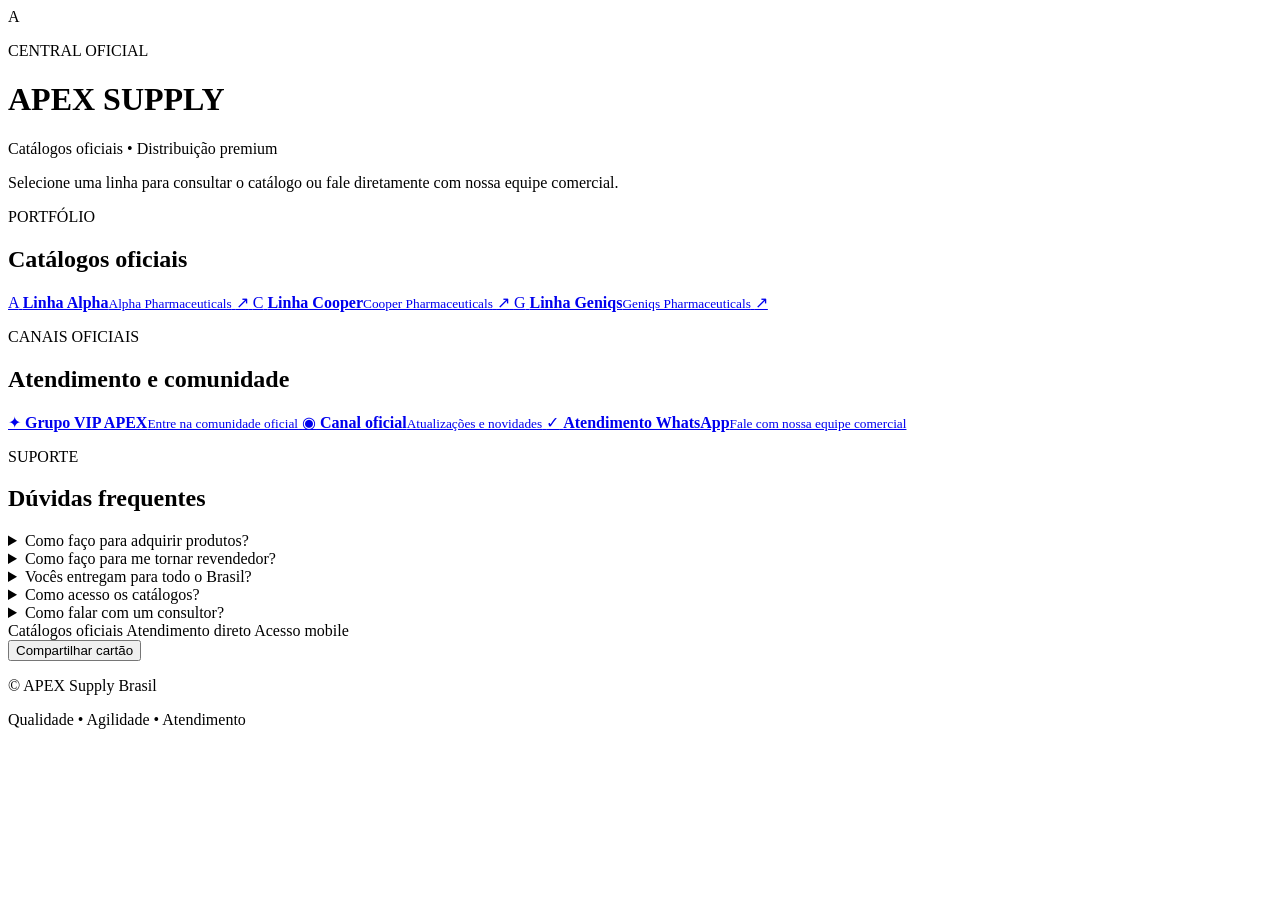
==== index.html @ 4f67f468 "feat: criar cartão digital APEX v1" ====
<!doctype html>
<html lang="pt-BR">
<head>
  <meta charset="utf-8">
  <meta name="viewport" content="width=device-width, initial-scale=1, viewport-fit=cover">
  <meta name="theme-color" content="#090909">
  <meta name="description" content="Central oficial de catálogos e atendimento da APEX Supply Brasil.">
  <meta property="og:title" content="APEX Supply Brasil | Catálogos Oficiais">
  <meta property="og:description" content="Acesse os catálogos oficiais e os canais de atendimento da APEX Supply Brasil.">
  <meta property="og:type" content="website">
  <meta property="og:url" content="https://catalogos.apexsupply.pro">
  <title>APEX Supply Brasil | Catálogos Oficiais</title>
  <link rel="icon" href="favicon.svg" type="image/svg+xml">
  <link rel="manifest" href="manifest.webmanifest">
  <link rel="stylesheet" href="style.css">
</head>
<body>
  <div class="bg-glow bg-glow-one" aria-hidden="true"></div>
  <div class="bg-glow bg-glow-two" aria-hidden="true"></div>

  <main class="shell">
    <header class="hero">
      <div class="brand-mark" aria-label="Símbolo APEX">A</div>
      <p class="eyebrow">CENTRAL OFICIAL</p>
      <h1>APEX <span>SUPPLY</span></h1>
      <p class="subtitle">Catálogos oficiais • Distribuição premium</p>
      <p class="hero-copy">Selecione uma linha para consultar o catálogo ou fale diretamente com nossa equipe comercial.</p>
    </header>

    <section class="panel" aria-labelledby="catalogos-title">
      <div class="section-heading">
        <p class="section-kicker">PORTFÓLIO</p>
        <h2 id="catalogos-title">Catálogos oficiais</h2>
      </div>

      <div class="links-grid">
        <a class="link-card alpha" href="https://drive.google.com/file/d/1Y5gz-v6DOpBVTHeKw8rSxjJc3YKDnnCP/view?usp=drivesdk" target="_blank" rel="noopener noreferrer" data-track="catalogo-alpha">
          <span class="line-icon">A</span>
          <span class="line-copy"><strong>Linha Alpha</strong><small>Alpha Pharmaceuticals</small></span>
          <span class="arrow" aria-hidden="true">↗</span>
        </a>

        <a class="link-card cooper" href="https://drive.google.com/file/d/11uXviK_c90XbS0jb6zDMk_6Dt3PkbglC/view?usp=drivesdk" target="_blank" rel="noopener noreferrer" data-track="catalogo-cooper">
          <span class="line-icon">C</span>
          <span class="line-copy"><strong>Linha Cooper</strong><small>Cooper Pharmaceuticals</small></span>
          <span class="arrow" aria-hidden="true">↗</span>
        </a>

        <a class="link-card geniqs" href="https://drive.google.com/file/d/1q2iZSeL7iuP1-ZwulNZAGZ0WPr0rnPXS/view?usp=drivesdk" target="_blank" rel="noopener noreferrer" data-track="catalogo-geniqs">
          <span class="line-icon">G</span>
          <span class="line-copy"><strong>Linha Geniqs</strong><small>Geniqs Pharmaceuticals</small></span>
          <span class="arrow" aria-hidden="true">↗</span>
        </a>
      </div>
    </section>

    <section class="panel" aria-labelledby="contato-title">
      <div class="section-heading">
        <p class="section-kicker">CANAIS OFICIAIS</p>
        <h2 id="contato-title">Atendimento e comunidade</h2>
      </div>

      <div class="action-grid">
        <a class="action-card telegram" href="https://t.me/+JQY8Ra3RSvExM2Ix" target="_blank" rel="noopener noreferrer" data-track="grupo-vip">
          <span class="action-symbol">✦</span>
          <span><strong>Grupo VIP APEX</strong><small>Entre na comunidade oficial</small></span>
        </a>

        <a class="action-card channel" href="https://t.me/ApexBatvaBrasil" target="_blank" rel="noopener noreferrer" data-track="canal-telegram">
          <span class="action-symbol">◉</span>
          <span><strong>Canal oficial</strong><small>Atualizações e novidades</small></span>
        </a>

        <a class="action-card whatsapp" href="https://wa.me/5511951982735" target="_blank" rel="noopener noreferrer" data-track="whatsapp">
          <span class="action-symbol">✓</span>
          <span><strong>Atendimento WhatsApp</strong><small>Fale com nossa equipe comercial</small></span>
        </a>
      </div>
    </section>

    <section class="panel faq" aria-labelledby="faq-title">
      <div class="section-heading">
        <p class="section-kicker">SUPORTE</p>
        <h2 id="faq-title">Dúvidas frequentes</h2>
      </div>

      <details>
        <summary>Como faço para adquirir produtos?</summary>
        <p>Acesse o catálogo da linha desejada e depois fale com nossa equipe pelo WhatsApp para confirmar disponibilidade e condições comerciais.</p>
      </details>
      <details>
        <summary>Como faço para me tornar revendedor?</summary>
        <p>Entre em contato pelo WhatsApp e informe sua cidade. Nossa equipe apresentará as condições comerciais e o processo de cadastro.</p>
      </details>
      <details>
        <summary>Vocês entregam para todo o Brasil?</summary>
        <p>Consulte o atendimento comercial para confirmar as opções logísticas disponíveis para sua região.</p>
      </details>
      <details>
        <summary>Como acesso os catálogos?</summary>
        <p>Toque na linha desejada. O catálogo será aberto em uma nova janela para consulta.</p>
      </details>
      <details>
        <summary>Como falar com um consultor?</summary>
        <p>Use o botão Atendimento WhatsApp para iniciar uma conversa direta com a equipe APEX Supply.</p>
      </details>
    </section>

    <section class="trust-strip" aria-label="Diferenciais">
      <span>Catálogos oficiais</span>
      <span>Atendimento direto</span>
      <span>Acesso mobile</span>
    </section>

    <footer>
      <button id="shareButton" class="share-button" type="button">Compartilhar cartão</button>
      <p>© <span id="year"></span> APEX Supply Brasil</p>
      <p class="footer-note">Qualidade • Agilidade • Atendimento</p>
    </footer>
  </main>

  <script src="script.js" defer></script>
</body>
</html>
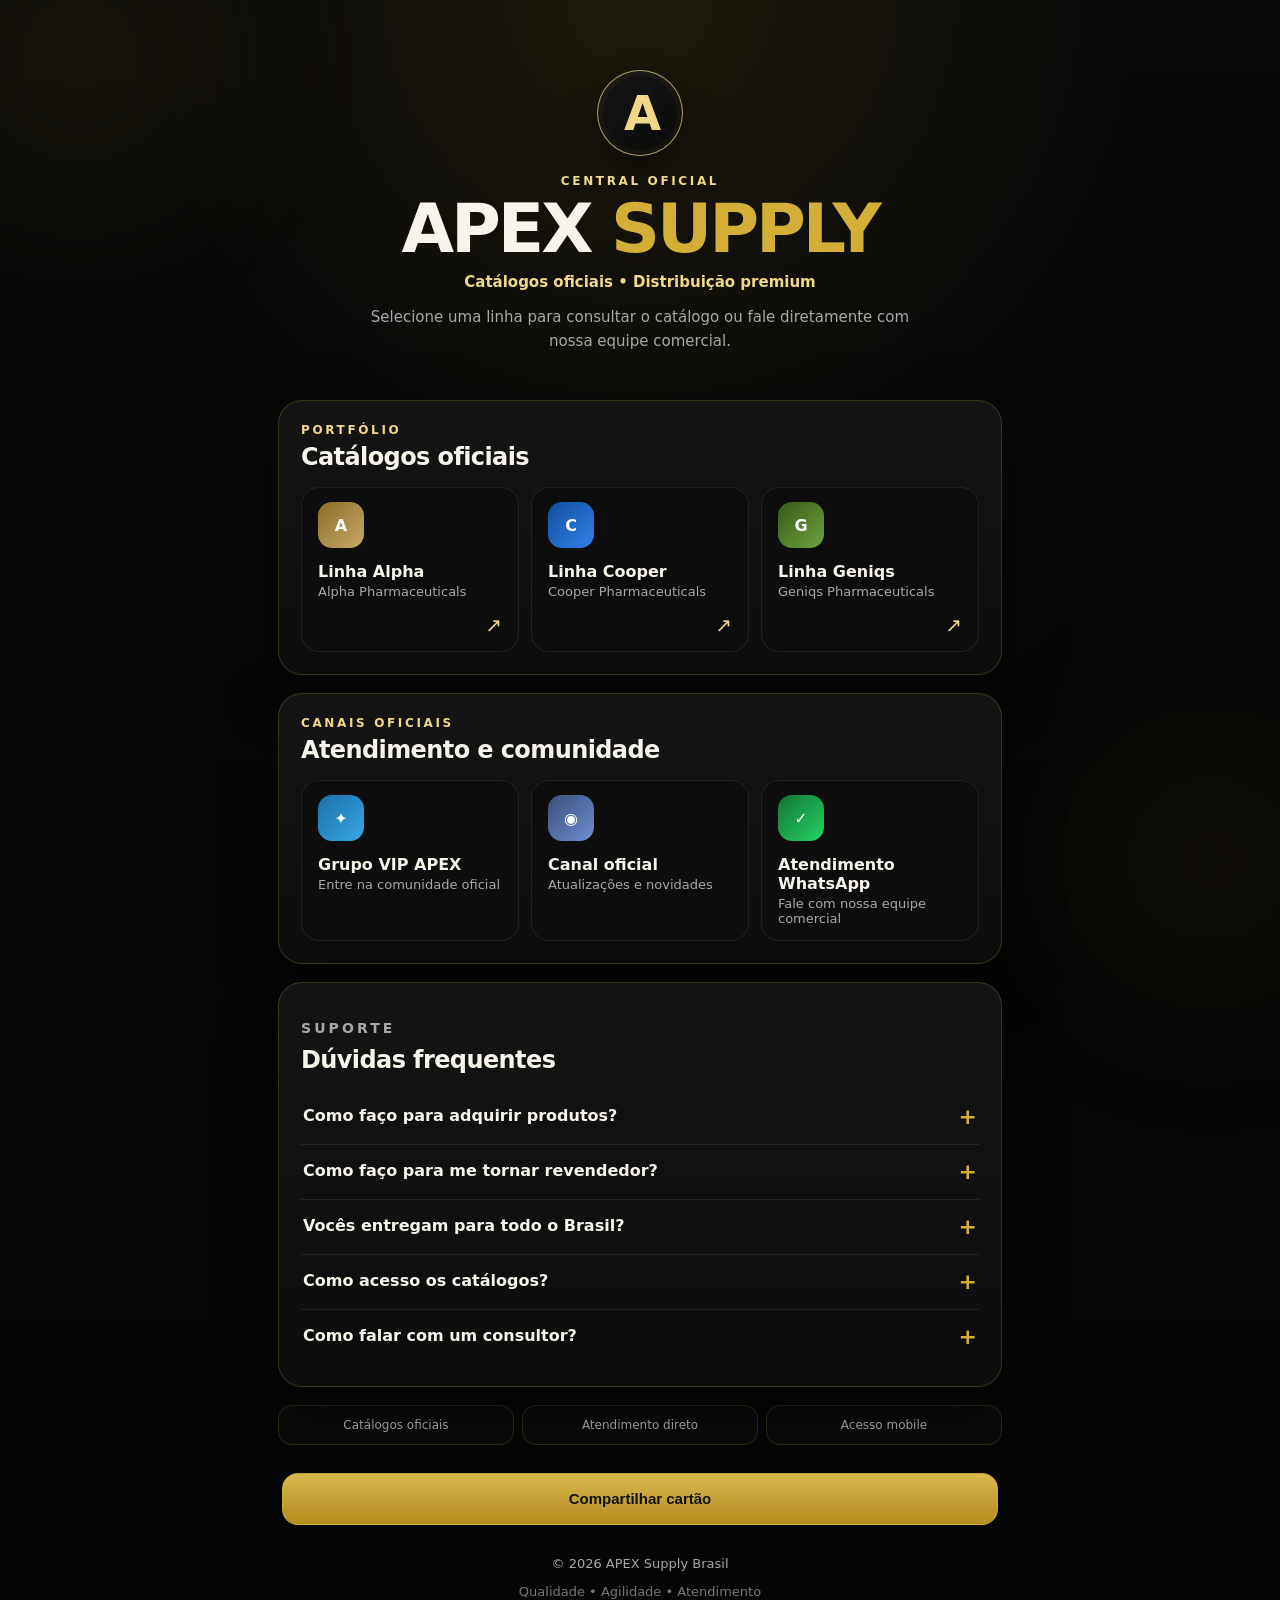
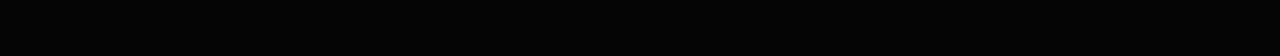
==== commit d142527e: "fix: identificar origem dos contatos no WhatsApp" ====
--- a/index.html
+++ b/index.html
@@ -71,7 +71,7 @@
           <span><strong>Canal oficial</strong><small>Atualizações e novidades</small></span>
         </a>
 
-        <a class="action-card whatsapp" href="https://wa.me/5511951982735" target="_blank" rel="noopener noreferrer" data-track="whatsapp">
+        <a class="action-card whatsapp" href="https://wa.me/5511951982735?text=Ol%C3%A1%2C%20vim%20pelo%20Cart%C3%A3o%20Digital%20APEX%20e%20quero%20atendimento." target="_blank" rel="noopener noreferrer" data-track="whatsapp">
           <span class="action-symbol">✓</span>
           <span><strong>Atendimento WhatsApp</strong><small>Fale com nossa equipe comercial</small></span>
         </a>
--- a/style.css
+++ b/style.css
@@ -0,0 +1,255 @@
+:root {
+  --bg: #070707;
+  --panel: rgba(20, 20, 20, 0.82);
+  --panel-strong: #111111;
+  --line: rgba(212, 175, 55, 0.22);
+  --gold: #d4af37;
+  --gold-soft: #f0d88a;
+  --text: #f7f4ec;
+  --muted: #a8a8a8;
+  --alpha: #c7a96b;
+  --cooper: #2f80ed;
+  --geniqs: #6fa43a;
+  --radius: 24px;
+  --shadow: 0 18px 60px rgba(0,0,0,.42);
+}
+
+* { box-sizing: border-box; }
+html { scroll-behavior: smooth; }
+body {
+  margin: 0;
+  min-height: 100vh;
+  font-family: Inter, ui-sans-serif, system-ui, -apple-system, BlinkMacSystemFont, "Segoe UI", sans-serif;
+  background:
+    radial-gradient(circle at top, rgba(212,175,55,.11), transparent 28%),
+    linear-gradient(180deg, #080808 0%, #050505 100%);
+  color: var(--text);
+  overflow-x: hidden;
+}
+
+a { color: inherit; }
+button, a { -webkit-tap-highlight-color: transparent; }
+
+.bg-glow {
+  position: fixed;
+  width: 300px;
+  height: 300px;
+  border-radius: 50%;
+  filter: blur(90px);
+  opacity: .08;
+  pointer-events: none;
+}
+.bg-glow-one { background: var(--gold); top: -90px; left: -70px; }
+.bg-glow-two { background: #7f5f13; bottom: -110px; right: -80px; }
+
+.shell {
+  width: min(100%, 760px);
+  margin: 0 auto;
+  padding: 28px 18px calc(44px + env(safe-area-inset-bottom));
+  position: relative;
+  z-index: 1;
+}
+
+.hero {
+  text-align: center;
+  padding: 24px 12px 28px;
+}
+
+.brand-mark {
+  width: 86px;
+  height: 86px;
+  margin: 0 auto 18px;
+  display: grid;
+  place-items: center;
+  border: 1px solid rgba(240,216,138,.7);
+  border-radius: 50%;
+  color: var(--gold-soft);
+  font-size: 48px;
+  font-weight: 900;
+  letter-spacing: -5px;
+  background: linear-gradient(145deg, #171717, #090909);
+  box-shadow: inset 0 0 0 5px rgba(212,175,55,.04), 0 14px 34px rgba(0,0,0,.45);
+}
+
+.eyebrow, .section-kicker {
+  margin: 0;
+  color: var(--gold-soft);
+  font-size: 12px;
+  font-weight: 800;
+  letter-spacing: .22em;
+}
+
+h1 {
+  margin: 8px 0 4px;
+  font-size: clamp(42px, 10vw, 68px);
+  line-height: .98;
+  letter-spacing: -.045em;
+}
+h1 span { color: var(--gold); }
+.subtitle {
+  margin: 10px 0 0;
+  color: var(--gold-soft);
+  font-size: 15px;
+  font-weight: 700;
+}
+.hero-copy {
+  max-width: 560px;
+  margin: 14px auto 0;
+  color: var(--muted);
+  font-size: 15px;
+  line-height: 1.65;
+}
+
+.panel {
+  margin-top: 18px;
+  padding: 22px;
+  border: 1px solid var(--line);
+  border-radius: var(--radius);
+  background: linear-gradient(180deg, rgba(22,22,22,.94), rgba(14,14,14,.9));
+  box-shadow: var(--shadow);
+  backdrop-filter: blur(12px);
+}
+
+.section-heading { margin-bottom: 16px; }
+.section-heading h2 {
+  margin: 6px 0 0;
+  font-size: 24px;
+  letter-spacing: -.025em;
+}
+
+.links-grid, .action-grid {
+  display: grid;
+  gap: 12px;
+}
+
+.link-card, .action-card {
+  text-decoration: none;
+  display: flex;
+  align-items: center;
+  gap: 14px;
+  min-height: 78px;
+  padding: 14px 16px;
+  border-radius: 18px;
+  border: 1px solid rgba(255,255,255,.08);
+  background: #0d0d0d;
+  transition: transform .2s ease, border-color .2s ease, background .2s ease;
+}
+.link-card:active, .action-card:active { transform: scale(.985); }
+.link-card:hover, .action-card:hover {
+  transform: translateY(-2px);
+  border-color: rgba(212,175,55,.45);
+  background: #131313;
+}
+
+.line-icon, .action-symbol {
+  width: 46px;
+  height: 46px;
+  flex: 0 0 46px;
+  display: grid;
+  place-items: center;
+  border-radius: 14px;
+  font-weight: 900;
+  color: white;
+  background: #262626;
+}
+.alpha .line-icon { background: linear-gradient(135deg, #8c6d25, var(--alpha)); }
+.cooper .line-icon { background: linear-gradient(135deg, #124f9a, var(--cooper)); }
+.geniqs .line-icon { background: linear-gradient(135deg, #35591d, var(--geniqs)); }
+
+.line-copy, .action-card span:last-child {
+  display: flex;
+  flex-direction: column;
+  gap: 3px;
+  min-width: 0;
+}
+.line-copy strong, .action-card strong { font-size: 16px; }
+.line-copy small, .action-card small {
+  color: var(--muted);
+  font-size: 13px;
+}
+.arrow {
+  margin-left: auto;
+  color: var(--gold-soft);
+  font-size: 20px;
+}
+
+.telegram .action-symbol { background: linear-gradient(135deg, #1b6ea8, #39a9e6); }
+.channel .action-symbol { background: linear-gradient(135deg, #384f79, #6e8fd0); }
+.whatsapp .action-symbol { background: linear-gradient(135deg, #137333, #25d366); }
+
+.faq details {
+  border-top: 1px solid rgba(255,255,255,.08);
+  padding: 16px 2px;
+}
+.faq details:first-of-type { border-top: 0; }
+.faq summary {
+  cursor: pointer;
+  font-weight: 750;
+  list-style: none;
+  display: flex;
+  justify-content: space-between;
+  gap: 16px;
+}
+.faq summary::-webkit-details-marker { display: none; }
+.faq summary::after {
+  content: "+";
+  color: var(--gold);
+  font-size: 22px;
+  line-height: 1;
+}
+.faq details[open] summary::after { content: "–"; }
+.faq p {
+  margin: 12px 0 0;
+  color: var(--muted);
+  line-height: 1.6;
+  font-size: 14px;
+}
+
+.trust-strip {
+  margin: 18px 0 0;
+  display: grid;
+  grid-template-columns: repeat(3, 1fr);
+  gap: 8px;
+}
+.trust-strip span {
+  text-align: center;
+  padding: 12px 8px;
+  border: 1px solid rgba(212,175,55,.17);
+  border-radius: 14px;
+  color: var(--muted);
+  font-size: 12px;
+  background: rgba(255,255,255,.02);
+}
+
+footer {
+  text-align: center;
+  padding: 28px 4px 0;
+  color: var(--muted);
+  font-size: 13px;
+}
+.footer-note { margin-top: 4px; color: #777; }
+.share-button {
+  width: 100%;
+  min-height: 52px;
+  margin-bottom: 18px;
+  border: 1px solid rgba(212,175,55,.55);
+  border-radius: 16px;
+  background: linear-gradient(180deg, #d9b94e, #b58c20);
+  color: #111;
+  font-weight: 900;
+  font-size: 15px;
+  cursor: pointer;
+}
+
+@media (min-width: 640px) {
+  .shell { padding-top: 46px; }
+  .links-grid { grid-template-columns: repeat(3, 1fr); }
+  .link-card { min-height: 148px; flex-direction: column; align-items: flex-start; }
+  .arrow { margin: auto 0 0 auto; }
+  .action-grid { grid-template-columns: repeat(3, 1fr); }
+  .action-card { min-height: 146px; flex-direction: column; align-items: flex-start; }
+}
+
+@media (prefers-reduced-motion: reduce) {
+  *, *::before, *::after { scroll-behavior: auto !important; transition: none !important; }
+}
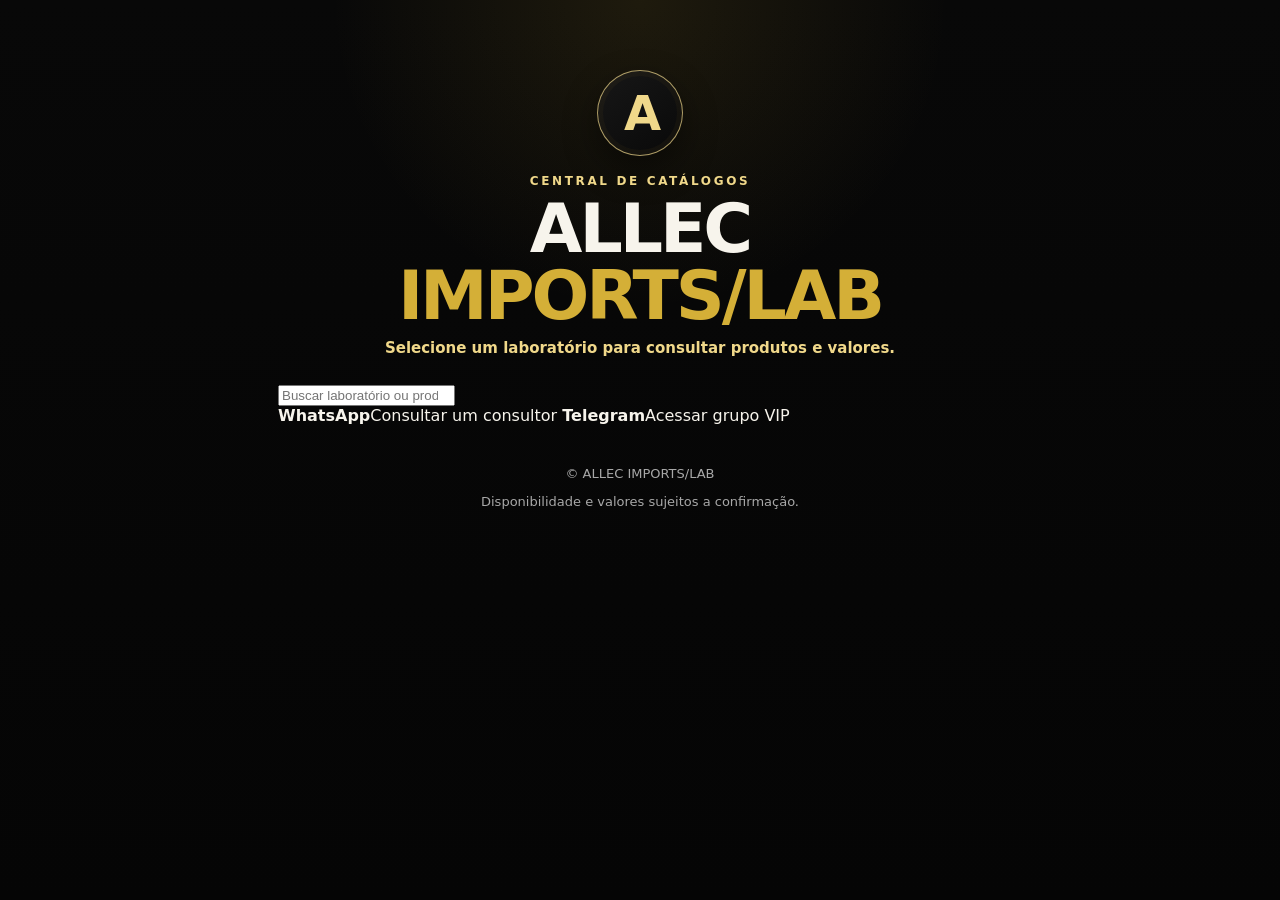
==== commit 5b27512d: "feat: criar central dinâmica de catálogos ALLEC" ====
--- a/index.html
+++ b/index.html
@@ -3,122 +3,48 @@
 <head>
   <meta charset="utf-8">
   <meta name="viewport" content="width=device-width, initial-scale=1, viewport-fit=cover">
-  <meta name="theme-color" content="#090909">
-  <meta name="description" content="Central oficial de catálogos e atendimento da APEX Supply Brasil.">
-  <meta property="og:title" content="APEX Supply Brasil | Catálogos Oficiais">
-  <meta property="og:description" content="Acesse os catálogos oficiais e os canais de atendimento da APEX Supply Brasil.">
+  <meta name="theme-color" content="#080808">
+  <meta name="description" content="Central de catálogos ALLEC IMPORTS/LAB.">
+  <meta property="og:title" content="ALLEC IMPORTS/LAB | Catálogos">
+  <meta property="og:description" content="Consulte os catálogos por laboratório e fale com um consultor.">
   <meta property="og:type" content="website">
-  <meta property="og:url" content="https://catalogos.apexsupply.pro">
-  <title>APEX Supply Brasil | Catálogos Oficiais</title>
-  <link rel="icon" href="favicon.svg" type="image/svg+xml">
-  <link rel="manifest" href="manifest.webmanifest">
+  <title>ALLEC IMPORTS/LAB | Catálogos</title>
   <link rel="stylesheet" href="style.css">
 </head>
 <body>
-  <div class="bg-glow bg-glow-one" aria-hidden="true"></div>
-  <div class="bg-glow bg-glow-two" aria-hidden="true"></div>
-
   <main class="shell">
     <header class="hero">
-      <div class="brand-mark" aria-label="Símbolo APEX">A</div>
-      <p class="eyebrow">CENTRAL OFICIAL</p>
-      <h1>APEX <span>SUPPLY</span></h1>
-      <p class="subtitle">Catálogos oficiais • Distribuição premium</p>
-      <p class="hero-copy">Selecione uma linha para consultar o catálogo ou fale diretamente com nossa equipe comercial.</p>
+      <div class="brand-mark" aria-hidden="true">A</div>
+      <p class="eyebrow">CENTRAL DE CATÁLOGOS</p>
+      <h1>ALLEC <span>IMPORTS/LAB</span></h1>
+      <p class="subtitle">Selecione um laboratório para consultar produtos e valores.</p>
     </header>
 
-    <section class="panel" aria-labelledby="catalogos-title">
-      <div class="section-heading">
-        <p class="section-kicker">PORTFÓLIO</p>
-        <h2 id="catalogos-title">Catálogos oficiais</h2>
-      </div>
-
-      <div class="links-grid">
-        <a class="link-card alpha" href="https://drive.google.com/file/d/1Y5gz-v6DOpBVTHeKw8rSxjJc3YKDnnCP/view?usp=drivesdk" target="_blank" rel="noopener noreferrer" data-track="catalogo-alpha">
-          <span class="line-icon">A</span>
-          <span class="line-copy"><strong>Linha Alpha</strong><small>Alpha Pharmaceuticals</small></span>
-          <span class="arrow" aria-hidden="true">↗</span>
-        </a>
-
-        <a class="link-card cooper" href="https://drive.google.com/file/d/11uXviK_c90XbS0jb6zDMk_6Dt3PkbglC/view?usp=drivesdk" target="_blank" rel="noopener noreferrer" data-track="catalogo-cooper">
-          <span class="line-icon">C</span>
-          <span class="line-copy"><strong>Linha Cooper</strong><small>Cooper Pharmaceuticals</small></span>
-          <span class="arrow" aria-hidden="true">↗</span>
-        </a>
-
-        <a class="link-card geniqs" href="https://drive.google.com/file/d/1q2iZSeL7iuP1-ZwulNZAGZ0WPr0rnPXS/view?usp=drivesdk" target="_blank" rel="noopener noreferrer" data-track="catalogo-geniqs">
-          <span class="line-icon">G</span>
-          <span class="line-copy"><strong>Linha Geniqs</strong><small>Geniqs Pharmaceuticals</small></span>
-          <span class="arrow" aria-hidden="true">↗</span>
-        </a>
-      </div>
+    <section class="toolbar" aria-label="Pesquisa">
+      <input id="search" type="search" placeholder="Buscar laboratório ou produto" autocomplete="off">
+      <span id="resultCount" class="count"></span>
     </section>
 
-    <section class="panel" aria-labelledby="contato-title">
-      <div class="section-heading">
-        <p class="section-kicker">CANAIS OFICIAIS</p>
-        <h2 id="contato-title">Atendimento e comunidade</h2>
-      </div>
-
-      <div class="action-grid">
-        <a class="action-card telegram" href="https://t.me/+JQY8Ra3RSvExM2Ix" target="_blank" rel="noopener noreferrer" data-track="grupo-vip">
-          <span class="action-symbol">✦</span>
-          <span><strong>Grupo VIP APEX</strong><small>Entre na comunidade oficial</small></span>
-        </a>
-
-        <a class="action-card channel" href="https://t.me/ApexBatvaBrasil" target="_blank" rel="noopener noreferrer" data-track="canal-telegram">
-          <span class="action-symbol">◉</span>
-          <span><strong>Canal oficial</strong><small>Atualizações e novidades</small></span>
-        </a>
-
-        <a class="action-card whatsapp" href="https://wa.me/5511951982735?text=Ol%C3%A1%2C%20vim%20pelo%20Cart%C3%A3o%20Digital%20APEX%20e%20quero%20atendimento." target="_blank" rel="noopener noreferrer" data-track="whatsapp">
-          <span class="action-symbol">✓</span>
-          <span><strong>Atendimento WhatsApp</strong><small>Fale com nossa equipe comercial</small></span>
-        </a>
-      </div>
+    <section>
+      <div id="brandGrid" class="brand-grid" aria-live="polite"></div>
+      <p id="emptyState" class="empty" hidden>Nenhum resultado encontrado.</p>
     </section>
 
-    <section class="panel faq" aria-labelledby="faq-title">
-      <div class="section-heading">
-        <p class="section-kicker">SUPORTE</p>
-        <h2 id="faq-title">Dúvidas frequentes</h2>
-      </div>
-
-      <details>
-        <summary>Como faço para adquirir produtos?</summary>
-        <p>Acesse o catálogo da linha desejada e depois fale com nossa equipe pelo WhatsApp para confirmar disponibilidade e condições comerciais.</p>
-      </details>
-      <details>
-        <summary>Como faço para me tornar revendedor?</summary>
-        <p>Entre em contato pelo WhatsApp e informe sua cidade. Nossa equipe apresentará as condições comerciais e o processo de cadastro.</p>
-      </details>
-      <details>
-        <summary>Vocês entregam para todo o Brasil?</summary>
-        <p>Consulte o atendimento comercial para confirmar as opções logísticas disponíveis para sua região.</p>
-      </details>
-      <details>
-        <summary>Como acesso os catálogos?</summary>
-        <p>Toque na linha desejada. O catálogo será aberto em uma nova janela para consulta.</p>
-      </details>
-      <details>
-        <summary>Como falar com um consultor?</summary>
-        <p>Use o botão Atendimento WhatsApp para iniciar uma conversa direta com a equipe APEX Supply.</p>
-      </details>
-    </section>
-
-    <section class="trust-strip" aria-label="Diferenciais">
-      <span>Catálogos oficiais</span>
-      <span>Atendimento direto</span>
-      <span>Acesso mobile</span>
+    <section class="contact-grid" aria-label="Canais de atendimento">
+      <a id="whatsappLink" class="contact whatsapp" target="_blank" rel="noopener noreferrer">
+        <strong>WhatsApp</strong><span>Consultar um consultor</span>
+      </a>
+      <a id="telegramLink" class="contact telegram" target="_blank" rel="noopener noreferrer">
+        <strong>Telegram</strong><span>Acessar grupo VIP</span>
+      </a>
     </section>
 
     <footer>
-      <button id="shareButton" class="share-button" type="button">Compartilhar cartão</button>
-      <p>© <span id="year"></span> APEX Supply Brasil</p>
-      <p class="footer-note">Qualidade • Agilidade • Atendimento</p>
+      <p>© <span id="year"></span> ALLEC IMPORTS/LAB</p>
+      <p class="note">Disponibilidade e valores sujeitos a confirmação.</p>
     </footer>
   </main>
-
-  <script src="script.js" defer></script>
+  <script src="catalog-data.js"></script>
+  <script src="app.js" defer></script>
 </body>
 </html>
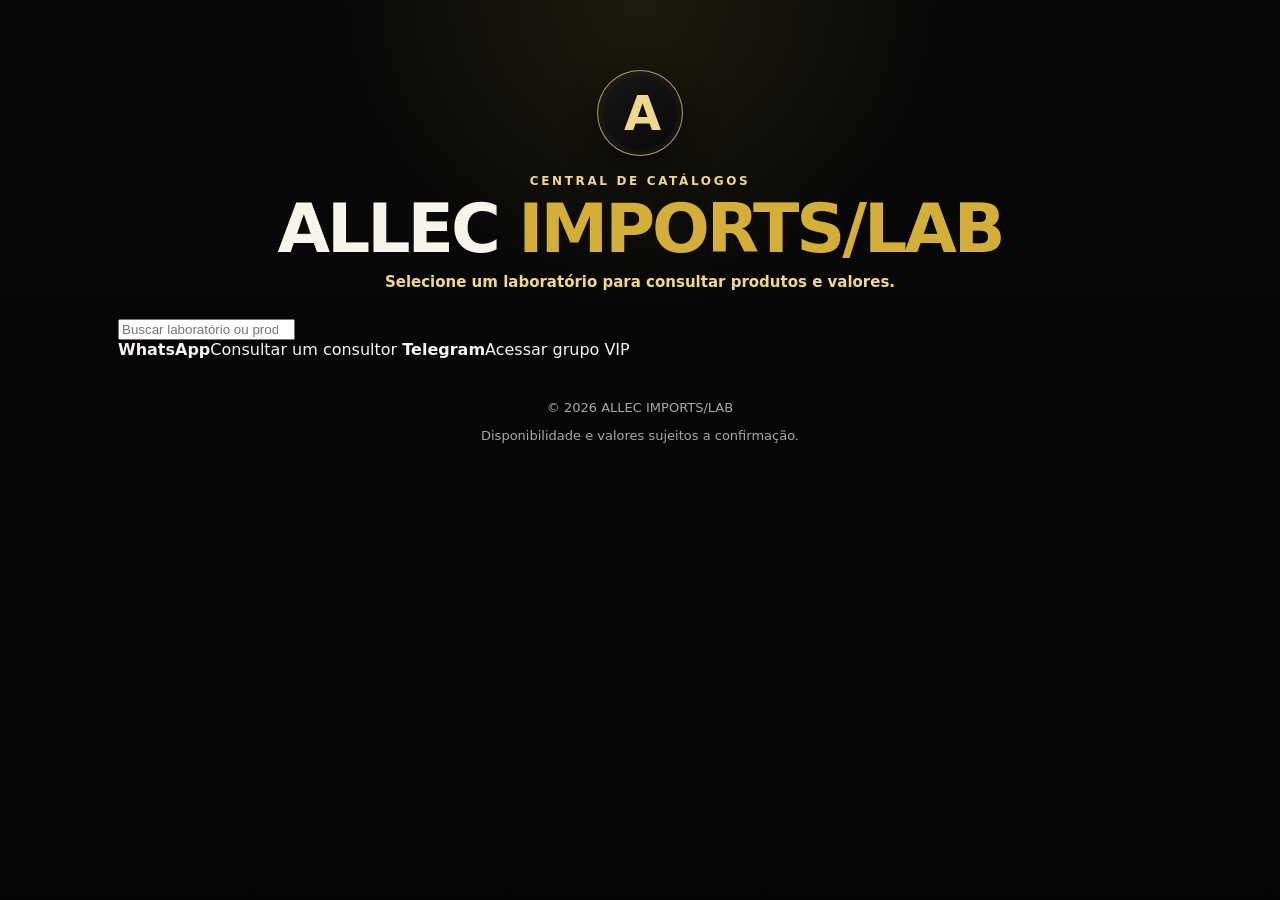
==== commit 263eed42: "feat: carregar estilos dos cards oficiais na home" ====
--- a/index.html
+++ b/index.html
@@ -10,6 +10,7 @@
   <meta property="og:type" content="website">
   <title>ALLEC IMPORTS/LAB | Catálogos</title>
   <link rel="stylesheet" href="style.css">
+  <link rel="stylesheet" href="brand-cards.css">
 </head>
 <body>
   <main class="shell">
--- a/brand-cards.css
+++ b/brand-cards.css
@@ -0,0 +1,143 @@
+.brand-grid {
+  display: grid;
+  grid-template-columns: repeat(2, minmax(0, 1fr));
+  gap: 14px;
+}
+
+.brand-card {
+  --brand-primary: #d4af37;
+  --brand-secondary: #4f3b0e;
+  position: relative;
+  min-height: 190px;
+  overflow: hidden;
+  display: flex;
+  flex-direction: column;
+  align-items: center;
+  justify-content: center;
+  gap: 14px;
+  padding: 20px 16px;
+  border: 1px solid color-mix(in srgb, var(--brand-primary) 28%, rgba(255,255,255,.08));
+  border-radius: 22px;
+  text-align: center;
+  text-decoration: none;
+  background:
+    linear-gradient(160deg, color-mix(in srgb, var(--brand-primary) 12%, transparent), transparent 48%),
+    linear-gradient(180deg, rgba(18,18,18,.96), rgba(9,9,9,.98));
+  box-shadow: inset 0 2px 0 color-mix(in srgb, var(--brand-primary) 45%, transparent), 0 16px 40px rgba(0,0,0,.25);
+  transition: transform .2s ease, border-color .2s ease, box-shadow .2s ease;
+}
+
+.brand-card:hover {
+  transform: translateY(-3px);
+  border-color: color-mix(in srgb, var(--brand-primary) 62%, rgba(255,255,255,.14));
+  box-shadow: inset 0 2px 0 color-mix(in srgb, var(--brand-primary) 72%, transparent), 0 20px 50px rgba(0,0,0,.38);
+}
+
+.brand-card:active { transform: scale(.985); }
+
+.brand-card-glow {
+  position: absolute;
+  top: -65px;
+  left: 50%;
+  width: 170px;
+  height: 130px;
+  transform: translateX(-50%);
+  border-radius: 50%;
+  background: radial-gradient(circle, color-mix(in srgb, var(--brand-primary) 58%, transparent), transparent 72%);
+  filter: blur(24px);
+  opacity: .58;
+  pointer-events: none;
+}
+
+.brand-visual {
+  position: relative;
+  z-index: 1;
+  width: 92px;
+  height: 92px;
+  display: grid;
+  place-items: center;
+  border-radius: 20px;
+  background: linear-gradient(145deg, color-mix(in srgb, var(--brand-primary) 24%, #111), color-mix(in srgb, var(--brand-secondary) 30%, #080808));
+  border: 1px solid color-mix(in srgb, var(--brand-primary) 42%, rgba(255,255,255,.08));
+  box-shadow: inset 0 1px 0 rgba(255,255,255,.12), 0 12px 28px rgba(0,0,0,.32);
+}
+
+.brand-logo-wrap,
+.brand-logo,
+.brand-fallback {
+  width: 100%;
+  height: 100%;
+}
+
+.brand-logo-wrap {
+  display: grid;
+  place-items: center;
+}
+
+.brand-logo {
+  display: block;
+  object-fit: contain;
+  padding: 10px;
+}
+
+.brand-fallback {
+  display: grid;
+  place-items: center;
+  color: #fff;
+  font-size: 26px;
+  font-weight: 900;
+  letter-spacing: .06em;
+  text-shadow: 0 2px 12px rgba(0,0,0,.5);
+}
+
+.brand-copy {
+  position: relative;
+  z-index: 1;
+  display: flex;
+  flex-direction: column;
+  align-items: center;
+  min-width: 0;
+}
+
+.brand-copy strong {
+  font-size: 16px;
+  line-height: 1.2;
+}
+
+.brand-copy span {
+  margin-top: 5px;
+  color: var(--muted);
+  font-size: 12px;
+}
+
+.brand-copy small {
+  margin-top: 10px;
+  color: color-mix(in srgb, var(--brand-primary) 78%, white);
+  font-size: 10px;
+  font-weight: 850;
+  letter-spacing: .14em;
+  text-transform: uppercase;
+}
+
+.brand-arrow {
+  position: absolute;
+  right: 13px;
+  bottom: 11px;
+  color: color-mix(in srgb, var(--brand-primary) 74%, white);
+  font-size: 24px;
+  line-height: 1;
+}
+
+@media (min-width: 640px) {
+  .brand-grid { grid-template-columns: repeat(3, minmax(0, 1fr)); }
+  .brand-card { min-height: 210px; }
+}
+
+@media (min-width: 980px) {
+  .shell { width: min(100%, 1080px); }
+  .brand-grid { grid-template-columns: repeat(4, minmax(0, 1fr)); }
+}
+
+@media (prefers-reduced-motion: reduce) {
+  .brand-card { transition: none; }
+}
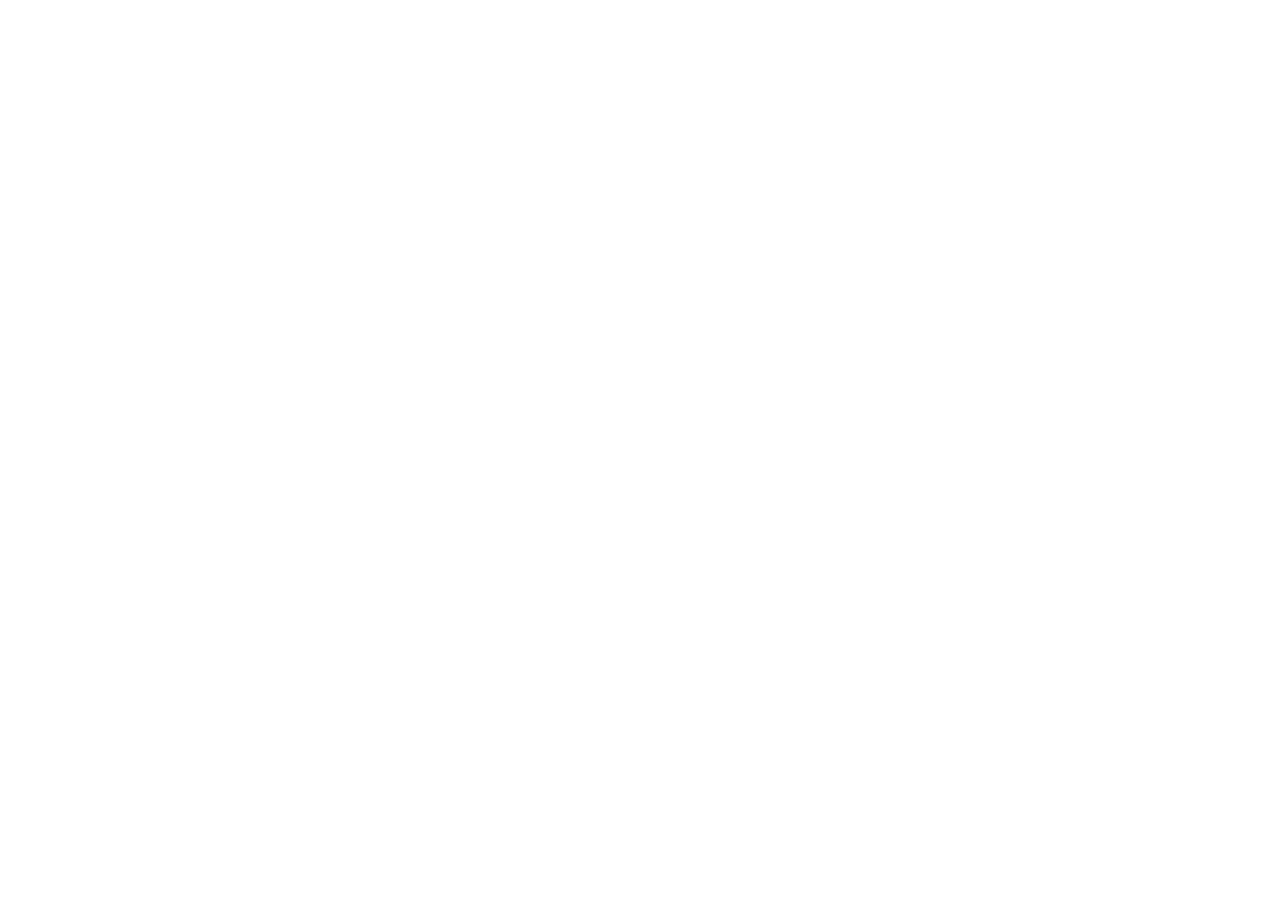
==== commit bf050f62: "feat: carregar registro de marcas antes do catálogo" ====
--- a/index.html
+++ b/index.html
@@ -6,46 +6,4 @@
   <meta name="theme-color" content="#080808">
   <meta name="description" content="Central de catálogos ALLEC IMPORTS/LAB.">
   <meta property="og:title" content="ALLEC IMPORTS/LAB | Catálogos">
-  <meta property="og:description" content="Consulte os catálogos por laboratório e fale com um consultor.">
-  <meta property="og:type" content="website">
-  <title>ALLEC IMPORTS/LAB | Catálogos</title>
-  <link rel="stylesheet" href="style.css">
-  <link rel="stylesheet" href="brand-cards.css">
-</head>
-<body>
-  <main class="shell">
-    <header class="hero">
-      <div class="brand-mark" aria-hidden="true">A</div>
-      <p class="eyebrow">CENTRAL DE CATÁLOGOS</p>
-      <h1>ALLEC <span>IMPORTS/LAB</span></h1>
-      <p class="subtitle">Selecione um laboratório para consultar produtos e valores.</p>
-    </header>
-
-    <section class="toolbar" aria-label="Pesquisa">
-      <input id="search" type="search" placeholder="Buscar laboratório ou produto" autocomplete="off">
-      <span id="resultCount" class="count"></span>
-    </section>
-
-    <section>
-      <div id="brandGrid" class="brand-grid" aria-live="polite"></div>
-      <p id="emptyState" class="empty" hidden>Nenhum resultado encontrado.</p>
-    </section>
-
-    <section class="contact-grid" aria-label="Canais de atendimento">
-      <a id="whatsappLink" class="contact whatsapp" target="_blank" rel="noopener noreferrer">
-        <strong>WhatsApp</strong><span>Consultar um consultor</span>
-      </a>
-      <a id="telegramLink" class="contact telegram" target="_blank" rel="noopener noreferrer">
-        <strong>Telegram</strong><span>Acessar grupo VIP</span>
-      </a>
-    </section>
-
-    <footer>
-      <p>© <span id="year"></span> ALLEC IMPORTS/LAB</p>
-      <p class="note">Disponibilidade e valores sujeitos a confirmação.</p>
-    </footer>
-  </main>
-  <script src="catalog-data.js"></script>
-  <script src="app.js" defer></script>
-</body>
-</html>
+  <meta property
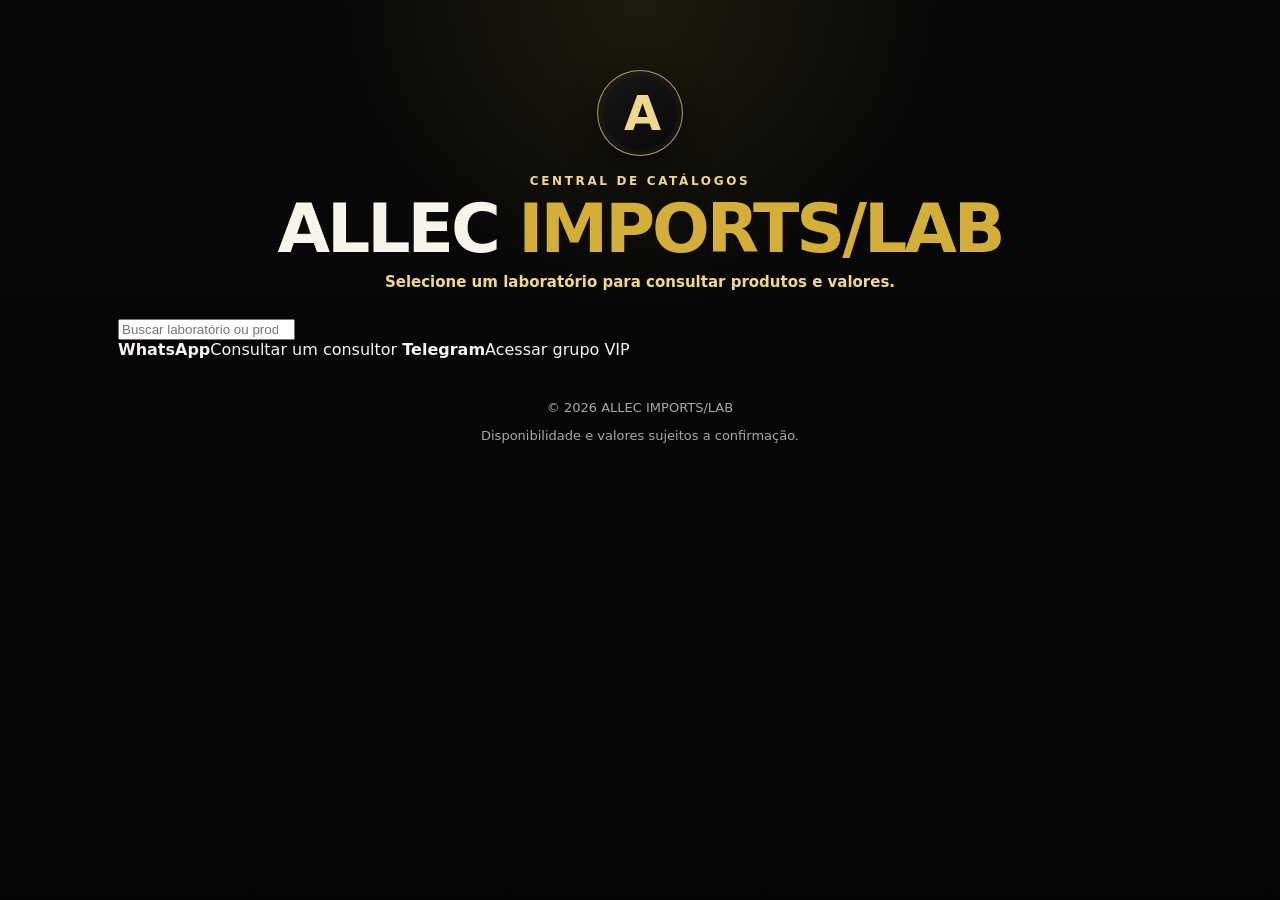
==== commit 8d2cc63b: "fix: restaurar home e carregar registro de logos" ====
--- a/index.html
+++ b/index.html
@@ -6,4 +6,47 @@
   <meta name="theme-color" content="#080808">
   <meta name="description" content="Central de catálogos ALLEC IMPORTS/LAB.">
   <meta property="og:title" content="ALLEC IMPORTS/LAB | Catálogos">
-  <meta property+  <meta property="og:description" content="Consulte os catálogos por laboratório e fale com um consultor.">
+  <meta property="og:type" content="website">
+  <title>ALLEC IMPORTS/LAB | Catálogos</title>
+  <link rel="stylesheet" href="style.css">
+  <link rel="stylesheet" href="brand-cards.css">
+</head>
+<body>
+  <main class="shell">
+    <header class="hero">
+      <div class="brand-mark" aria-hidden="true">A</div>
+      <p class="eyebrow">CENTRAL DE CATÁLOGOS</p>
+      <h1>ALLEC <span>IMPORTS/LAB</span></h1>
+      <p class="subtitle">Selecione um laboratório para consultar produtos e valores.</p>
+    </header>
+
+    <section class="toolbar" aria-label="Pesquisa">
+      <input id="search" type="search" placeholder="Buscar laboratório ou produto" autocomplete="off">
+      <span id="resultCount" class="count"></span>
+    </section>
+
+    <section>
+      <div id="brandGrid" class="brand-grid" aria-live="polite"></div>
+      <p id="emptyState" class="empty" hidden>Nenhum resultado encontrado.</p>
+    </section>
+
+    <section class="contact-grid" aria-label="Canais de atendimento">
+      <a id="whatsappLink" class="contact whatsapp" target="_blank" rel="noopener noreferrer">
+        <strong>WhatsApp</strong><span>Consultar um consultor</span>
+      </a>
+      <a id="telegramLink" class="contact telegram" target="_blank" rel="noopener noreferrer">
+        <strong>Telegram</strong><span>Acessar grupo VIP</span>
+      </a>
+    </section>
+
+    <footer>
+      <p>© <span id="year"></span> ALLEC IMPORTS/LAB</p>
+      <p class="note">Disponibilidade e valores sujeitos a confirmação.</p>
+    </footer>
+  </main>
+  <script src="catalog-data.js"></script>
+  <script src="lab-brand-assets.js"></script>
+  <script src="app.js" defer></script>
+</body>
+</html>
--- a/style.css
+++ b/style.css
@@ -0,0 +1,255 @@
+:root {
+  --bg: #070707;
+  --panel: rgba(20, 20, 20, 0.82);
+  --panel-strong: #111111;
+  --line: rgba(212, 175, 55, 0.22);
+  --gold: #d4af37;
+  --gold-soft: #f0d88a;
+  --text: #f7f4ec;
+  --muted: #a8a8a8;
+  --alpha: #c7a96b;
+  --cooper: #2f80ed;
+  --geniqs: #6fa43a;
+  --radius: 24px;
+  --shadow: 0 18px 60px rgba(0,0,0,.42);
+}
+
+* { box-sizing: border-box; }
+html { scroll-behavior: smooth; }
+body {
+  margin: 0;
+  min-height: 100vh;
+  font-family: Inter, ui-sans-serif, system-ui, -apple-system, BlinkMacSystemFont, "Segoe UI", sans-serif;
+  background:
+    radial-gradient(circle at top, rgba(212,175,55,.11), transparent 28%),
+    linear-gradient(180deg, #080808 0%, #050505 100%);
+  color: var(--text);
+  overflow-x: hidden;
+}
+
+a { color: inherit; }
+button, a { -webkit-tap-highlight-color: transparent; }
+
+.bg-glow {
+  position: fixed;
+  width: 300px;
+  height: 300px;
+  border-radius: 50%;
+  filter: blur(90px);
+  opacity: .08;
+  pointer-events: none;
+}
+.bg-glow-one { background: var(--gold); top: -90px; left: -70px; }
+.bg-glow-two { background: #7f5f13; bottom: -110px; right: -80px; }
+
+.shell {
+  width: min(100%, 760px);
+  margin: 0 auto;
+  padding: 28px 18px calc(44px + env(safe-area-inset-bottom));
+  position: relative;
+  z-index: 1;
+}
+
+.hero {
+  text-align: center;
+  padding: 24px 12px 28px;
+}
+
+.brand-mark {
+  width: 86px;
+  height: 86px;
+  margin: 0 auto 18px;
+  display: grid;
+  place-items: center;
+  border: 1px solid rgba(240,216,138,.7);
+  border-radius: 50%;
+  color: var(--gold-soft);
+  font-size: 48px;
+  font-weight: 900;
+  letter-spacing: -5px;
+  background: linear-gradient(145deg, #171717, #090909);
+  box-shadow: inset 0 0 0 5px rgba(212,175,55,.04), 0 14px 34px rgba(0,0,0,.45);
+}
+
+.eyebrow, .section-kicker {
+  margin: 0;
+  color: var(--gold-soft);
+  font-size: 12px;
+  font-weight: 800;
+  letter-spacing: .22em;
+}
+
+h1 {
+  margin: 8px 0 4px;
+  font-size: clamp(42px, 10vw, 68px);
+  line-height: .98;
+  letter-spacing: -.045em;
+}
+h1 span { color: var(--gold); }
+.subtitle {
+  margin: 10px 0 0;
+  color: var(--gold-soft);
+  font-size: 15px;
+  font-weight: 700;
+}
+.hero-copy {
+  max-width: 560px;
+  margin: 14px auto 0;
+  color: var(--muted);
+  font-size: 15px;
+  line-height: 1.65;
+}
+
+.panel {
+  margin-top: 18px;
+  padding: 22px;
+  border: 1px solid var(--line);
+  border-radius: var(--radius);
+  background: linear-gradient(180deg, rgba(22,22,22,.94), rgba(14,14,14,.9));
+  box-shadow: var(--shadow);
+  backdrop-filter: blur(12px);
+}
+
+.section-heading { margin-bottom: 16px; }
+.section-heading h2 {
+  margin: 6px 0 0;
+  font-size: 24px;
+  letter-spacing: -.025em;
+}
+
+.links-grid, .action-grid {
+  display: grid;
+  gap: 12px;
+}
+
+.link-card, .action-card {
+  text-decoration: none;
+  display: flex;
+  align-items: center;
+  gap: 14px;
+  min-height: 78px;
+  padding: 14px 16px;
+  border-radius: 18px;
+  border: 1px solid rgba(255,255,255,.08);
+  background: #0d0d0d;
+  transition: transform .2s ease, border-color .2s ease, background .2s ease;
+}
+.link-card:active, .action-card:active { transform: scale(.985); }
+.link-card:hover, .action-card:hover {
+  transform: translateY(-2px);
+  border-color: rgba(212,175,55,.45);
+  background: #131313;
+}
+
+.line-icon, .action-symbol {
+  width: 46px;
+  height: 46px;
+  flex: 0 0 46px;
+  display: grid;
+  place-items: center;
+  border-radius: 14px;
+  font-weight: 900;
+  color: white;
+  background: #262626;
+}
+.alpha .line-icon { background: linear-gradient(135deg, #8c6d25, var(--alpha)); }
+.cooper .line-icon { background: linear-gradient(135deg, #124f9a, var(--cooper)); }
+.geniqs .line-icon { background: linear-gradient(135deg, #35591d, var(--geniqs)); }
+
+.line-copy, .action-card span:last-child {
+  display: flex;
+  flex-direction: column;
+  gap: 3px;
+  min-width: 0;
+}
+.line-copy strong, .action-card strong { font-size: 16px; }
+.line-copy small, .action-card small {
+  color: var(--muted);
+  font-size: 13px;
+}
+.arrow {
+  margin-left: auto;
+  color: var(--gold-soft);
+  font-size: 20px;
+}
+
+.telegram .action-symbol { background: linear-gradient(135deg, #1b6ea8, #39a9e6); }
+.channel .action-symbol { background: linear-gradient(135deg, #384f79, #6e8fd0); }
+.whatsapp .action-symbol { background: linear-gradient(135deg, #137333, #25d366); }
+
+.faq details {
+  border-top: 1px solid rgba(255,255,255,.08);
+  padding: 16px 2px;
+}
+.faq details:first-of-type { border-top: 0; }
+.faq summary {
+  cursor: pointer;
+  font-weight: 750;
+  list-style: none;
+  display: flex;
+  justify-content: space-between;
+  gap: 16px;
+}
+.faq summary::-webkit-details-marker { display: none; }
+.faq summary::after {
+  content: "+";
+  color: var(--gold);
+  font-size: 22px;
+  line-height: 1;
+}
+.faq details[open] summary::after { content: "–"; }
+.faq p {
+  margin: 12px 0 0;
+  color: var(--muted);
+  line-height: 1.6;
+  font-size: 14px;
+}
+
+.trust-strip {
+  margin: 18px 0 0;
+  display: grid;
+  grid-template-columns: repeat(3, 1fr);
+  gap: 8px;
+}
+.trust-strip span {
+  text-align: center;
+  padding: 12px 8px;
+  border: 1px solid rgba(212,175,55,.17);
+  border-radius: 14px;
+  color: var(--muted);
+  font-size: 12px;
+  background: rgba(255,255,255,.02);
+}
+
+footer {
+  text-align: center;
+  padding: 28px 4px 0;
+  color: var(--muted);
+  font-size: 13px;
+}
+.footer-note { margin-top: 4px; color: #777; }
+.share-button {
+  width: 100%;
+  min-height: 52px;
+  margin-bottom: 18px;
+  border: 1px solid rgba(212,175,55,.55);
+  border-radius: 16px;
+  background: linear-gradient(180deg, #d9b94e, #b58c20);
+  color: #111;
+  font-weight: 900;
+  font-size: 15px;
+  cursor: pointer;
+}
+
+@media (min-width: 640px) {
+  .shell { padding-top: 46px; }
+  .links-grid { grid-template-columns: repeat(3, 1fr); }
+  .link-card { min-height: 148px; flex-direction: column; align-items: flex-start; }
+  .arrow { margin: auto 0 0 auto; }
+  .action-grid { grid-template-columns: repeat(3, 1fr); }
+  .action-card { min-height: 146px; flex-direction: column; align-items: flex-start; }
+}
+
+@media (prefers-reduced-motion: reduce) {
+  *, *::before, *::after { scroll-behavior: auto !important; transition: none !important; }
+}
--- a/brand-cards.css
+++ b/brand-cards.css
@@ -0,0 +1,143 @@
+.brand-grid {
+  display: grid;
+  grid-template-columns: repeat(2, minmax(0, 1fr));
+  gap: 14px;
+}
+
+.brand-card {
+  --brand-primary: #d4af37;
+  --brand-secondary: #4f3b0e;
+  position: relative;
+  min-height: 190px;
+  overflow: hidden;
+  display: flex;
+  flex-direction: column;
+  align-items: center;
+  justify-content: center;
+  gap: 14px;
+  padding: 20px 16px;
+  border: 1px solid color-mix(in srgb, var(--brand-primary) 28%, rgba(255,255,255,.08));
+  border-radius: 22px;
+  text-align: center;
+  text-decoration: none;
+  background:
+    linear-gradient(160deg, color-mix(in srgb, var(--brand-primary) 12%, transparent), transparent 48%),
+    linear-gradient(180deg, rgba(18,18,18,.96), rgba(9,9,9,.98));
+  box-shadow: inset 0 2px 0 color-mix(in srgb, var(--brand-primary) 45%, transparent), 0 16px 40px rgba(0,0,0,.25);
+  transition: transform .2s ease, border-color .2s ease, box-shadow .2s ease;
+}
+
+.brand-card:hover {
+  transform: translateY(-3px);
+  border-color: color-mix(in srgb, var(--brand-primary) 62%, rgba(255,255,255,.14));
+  box-shadow: inset 0 2px 0 color-mix(in srgb, var(--brand-primary) 72%, transparent), 0 20px 50px rgba(0,0,0,.38);
+}
+
+.brand-card:active { transform: scale(.985); }
+
+.brand-card-glow {
+  position: absolute;
+  top: -65px;
+  left: 50%;
+  width: 170px;
+  height: 130px;
+  transform: translateX(-50%);
+  border-radius: 50%;
+  background: radial-gradient(circle, color-mix(in srgb, var(--brand-primary) 58%, transparent), transparent 72%);
+  filter: blur(24px);
+  opacity: .58;
+  pointer-events: none;
+}
+
+.brand-visual {
+  position: relative;
+  z-index: 1;
+  width: 92px;
+  height: 92px;
+  display: grid;
+  place-items: center;
+  border-radius: 20px;
+  background: linear-gradient(145deg, color-mix(in srgb, var(--brand-primary) 24%, #111), color-mix(in srgb, var(--brand-secondary) 30%, #080808));
+  border: 1px solid color-mix(in srgb, var(--brand-primary) 42%, rgba(255,255,255,.08));
+  box-shadow: inset 0 1px 0 rgba(255,255,255,.12), 0 12px 28px rgba(0,0,0,.32);
+}
+
+.brand-logo-wrap,
+.brand-logo,
+.brand-fallback {
+  width: 100%;
+  height: 100%;
+}
+
+.brand-logo-wrap {
+  display: grid;
+  place-items: center;
+}
+
+.brand-logo {
+  display: block;
+  object-fit: contain;
+  padding: 10px;
+}
+
+.brand-fallback {
+  display: grid;
+  place-items: center;
+  color: #fff;
+  font-size: 26px;
+  font-weight: 900;
+  letter-spacing: .06em;
+  text-shadow: 0 2px 12px rgba(0,0,0,.5);
+}
+
+.brand-copy {
+  position: relative;
+  z-index: 1;
+  display: flex;
+  flex-direction: column;
+  align-items: center;
+  min-width: 0;
+}
+
+.brand-copy strong {
+  font-size: 16px;
+  line-height: 1.2;
+}
+
+.brand-copy span {
+  margin-top: 5px;
+  color: var(--muted);
+  font-size: 12px;
+}
+
+.brand-copy small {
+  margin-top: 10px;
+  color: color-mix(in srgb, var(--brand-primary) 78%, white);
+  font-size: 10px;
+  font-weight: 850;
+  letter-spacing: .14em;
+  text-transform: uppercase;
+}
+
+.brand-arrow {
+  position: absolute;
+  right: 13px;
+  bottom: 11px;
+  color: color-mix(in srgb, var(--brand-primary) 74%, white);
+  font-size: 24px;
+  line-height: 1;
+}
+
+@media (min-width: 640px) {
+  .brand-grid { grid-template-columns: repeat(3, minmax(0, 1fr)); }
+  .brand-card { min-height: 210px; }
+}
+
+@media (min-width: 980px) {
+  .shell { width: min(100%, 1080px); }
+  .brand-grid { grid-template-columns: repeat(4, minmax(0, 1fr)); }
+}
+
+@media (prefers-reduced-motion: reduce) {
+  .brand-card { transition: none; }
+}
